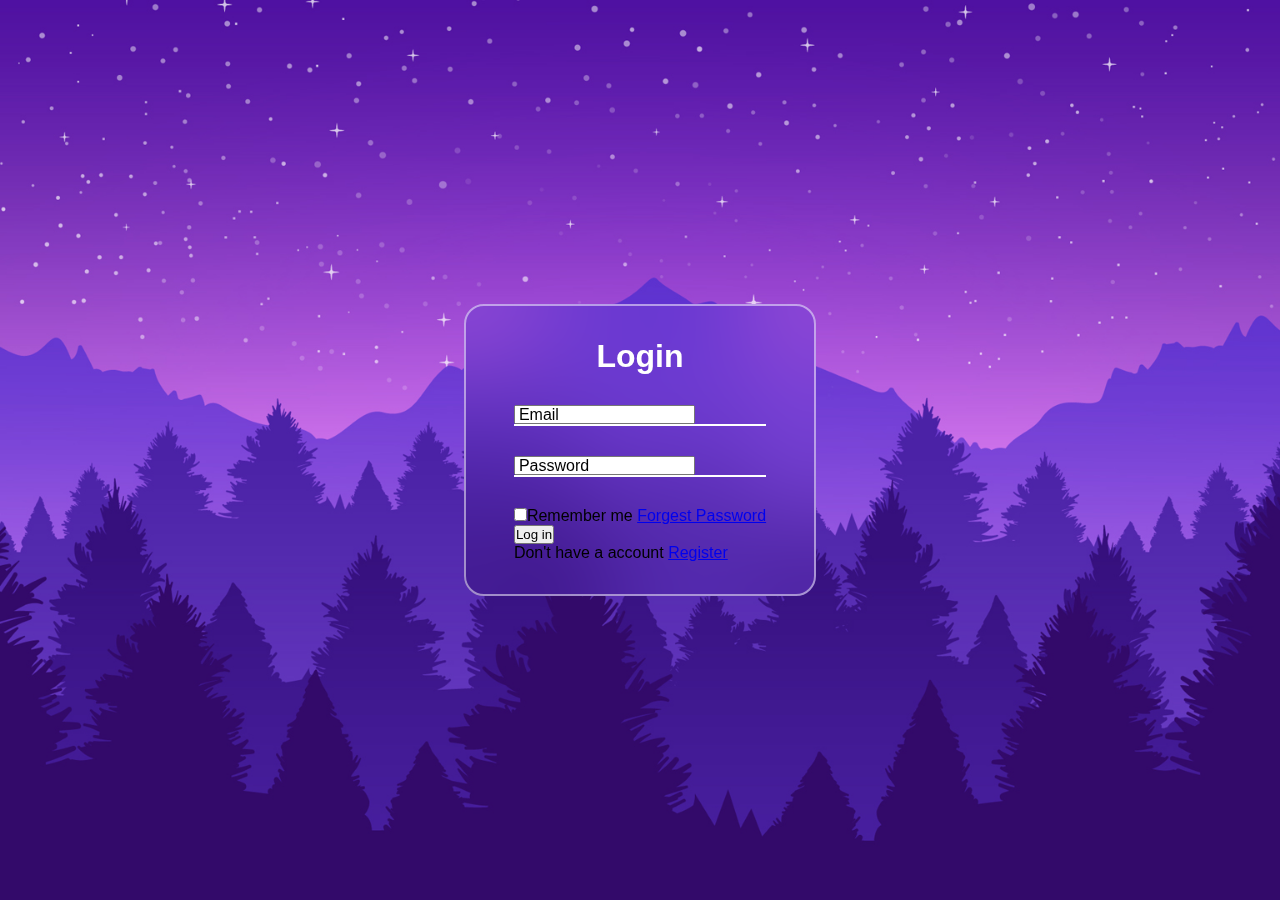
==== index.html @ 0c87f673 "first commit" ====
<!DOCTYPE html>
<html lang="en">
  <head>
    <meta charset="UTF-8" />
    <meta name="viewport" content="width=device-width, initial-scale=1.0" />
    <link rel="stylesheet" href="./src/CSS/style.css" />
    <link
      rel="stylesheet"
      href="https://cdnjs.cloudflare.com/ajax/libs/font-awesome/6.4.2/css/all.min.css"
    />
    <title>Login</title>

    <link rel="preconnect" href="https://fonts.googleapis.com" />
    <link rel="preconnect" href="https://fonts.gstatic.com" crossorigin />
    <link
      href="https://fonts.googleapis.com/css2?family=Poppins:wght@300&family=Red+Hat+Display:wght@500;700&display=swap"
      rel="stylesheet"
    />
  </head>
  <body>
    <section>
      <form>
        <h1>Login</h1>
        <div class="inputbox">
          <ion-icon name="mail-outline"></ion-icon>
          <input type="email" required />
          <label for="">Email</label>
        </div>
        <div class="inputbox">
          <ion-icon name="lock-closed-outline"></ion-icon>
          <input type="paassword" required />
          <label for="">Password</label>
        </div>
        <div class="forget">
          <label for=""><input type="checkbox" />Remember me</label>
          <a href="#">Forgest Password</a>
        </div>
        <button>Log in</button>
        <div class="register">
          <p>Don't have a account <a href="#">Register</a></p>
        </div>
      </form>
    </section>
  </body>
</html>
---- src/CSS/style.css ----
* {
    margin: 0;
    padding: 0;
    box-sizing: border-box;
    font-family: 'popins', sans-serif;
}

body {
    display: flex;
    align-items: center;
    justify-content: center;
    min-height: 100vh;
    background-image: url(../img/img.jpg);
    background-repeat: no-repeat;
    background-position: center;
    background-size: cover;
}

section {
    position: relative;
    max-width: 400px;
    background-color: transparent;
    border: 2px solid rgba(255, 255, 255, 0.5);
    border-radius: 20px;
    backdrop-filter: blur(55px);
    display: flex;
    justify-content: center;
    align-items: center;
    padding: 2rem 3rem;
}

h1 {
    font-size: 2rem;
    color: #ffffff;
    text-align: center;
}

.inputbox {
    position: relative;
    margin: 30px 0;
    max-width: 310px;
    border-bottom: 2px solid #ffffff;
}

.inputbox label {
    position: absolute;
    top: 50%;
    left: 5px;
    transform: translateY(-50%);
    font-size: 1rem;
    color: #000000;
    font-size: 1rem;
    pointer-events: none;
    transition: a11 0.5s ease-in-out;
}

input:focus ~ label,
input:valid ~ label {
    top: -5px;
}
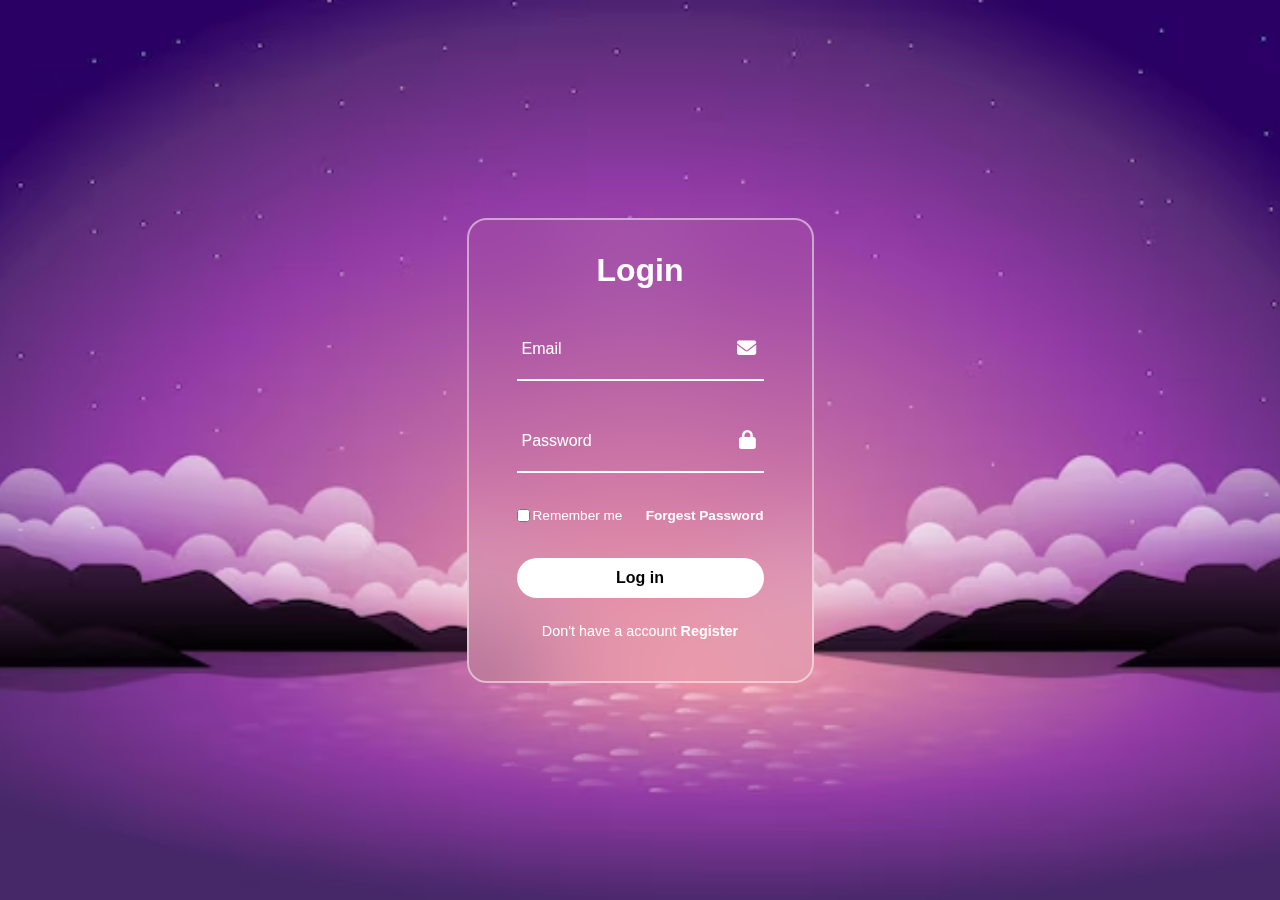
==== commit c6255e4c: "." ====
--- a/index.html
+++ b/index.html
@@ -25,11 +25,13 @@
           <ion-icon name="mail-outline"></ion-icon>
           <input type="email" required />
           <label for="">Email</label>
+          <ion-icon class="fa fa-envelope"></ion-icon>
         </div>
         <div class="inputbox">
           <ion-icon name="lock-closed-outline"></ion-icon>
-          <input type="paassword" required />
+          <input type="password" required />
           <label for="">Password</label>
+          <ion-icon class="fa fa-lock"></ion-icon>
         </div>
         <div class="forget">
           <label for=""><input type="checkbox" />Remember me</label>
--- a/src/CSS/style.css
+++ b/src/CSS/style.css
@@ -10,7 +10,7 @@
     align-items: center;
     justify-content: center;
     min-height: 100vh;
-    background-image: url(../img/img.jpg);
+    background-image: url(../img/Belavista.avif);
     background-repeat: no-repeat;
     background-position: center;
     background-size: cover;
@@ -48,10 +48,10 @@
     left: 5px;
     transform: translateY(-50%);
     font-size: 1rem;
-    color: #000000;
+    color: #ffffff;
     font-size: 1rem;
     pointer-events: none;
-    transition: a11 0.5s ease-in-out;
+    transition: .5s;
 }
 
 input:focus ~ label,
@@ -59,3 +59,83 @@
     top: -5px;
 }
 
+.inputbox input {
+    width: 100%;
+    height: 60px;
+    background: transparent;
+    border: none;
+    outline: none;
+    font-size: 1rem;
+    padding: 0 35px 0 5px;
+    color: #ffffff;
+}
+
+.inputbox ion-icon {
+    position: absolute;
+    right: 8px;
+    color: #ffffff;
+    display: flex;
+    font-size: 1.2rem;
+    top: 20px;
+}
+
+.forget {
+    margin: 35px 0;
+    font-size: 0.85rem;
+    color: #ffffff;
+    display: flex;
+    justify-content: space-between;
+}
+
+.forget label {
+    display: flex;
+    align-items: center;
+}
+
+.forget label input {
+    margin-right: 3px;
+}
+
+.forget a {
+    color: #ffffff;
+    text-decoration: none;
+    font-weight: 600;
+}
+
+.forget a:hover {
+    text-decoration: underline;
+}
+
+button {
+    width: 100%;
+    height: 40px;
+    border-radius: 40px;
+    background-color: rgb(255, 255, 255, 1);
+    border: none;
+    outline: none;
+    cursor: pointer;
+    font-size: 1rem;
+    font-weight: 600;
+    transition: all 0.4s ease;
+}
+
+button:hover {
+    background-color: rgb(255, 255, 255, 0.5);
+}
+
+.register {
+    font-size: 0.9rem;
+    color: #ffffff;
+    text-align: center;
+    margin: 25px 0 10px;
+}
+
+.register p a {
+    text-decoration: none;
+    color: #ffffff;
+    font-weight: 600;
+}
+
+.register p a:hover {
+    text-decoration: underline;
+}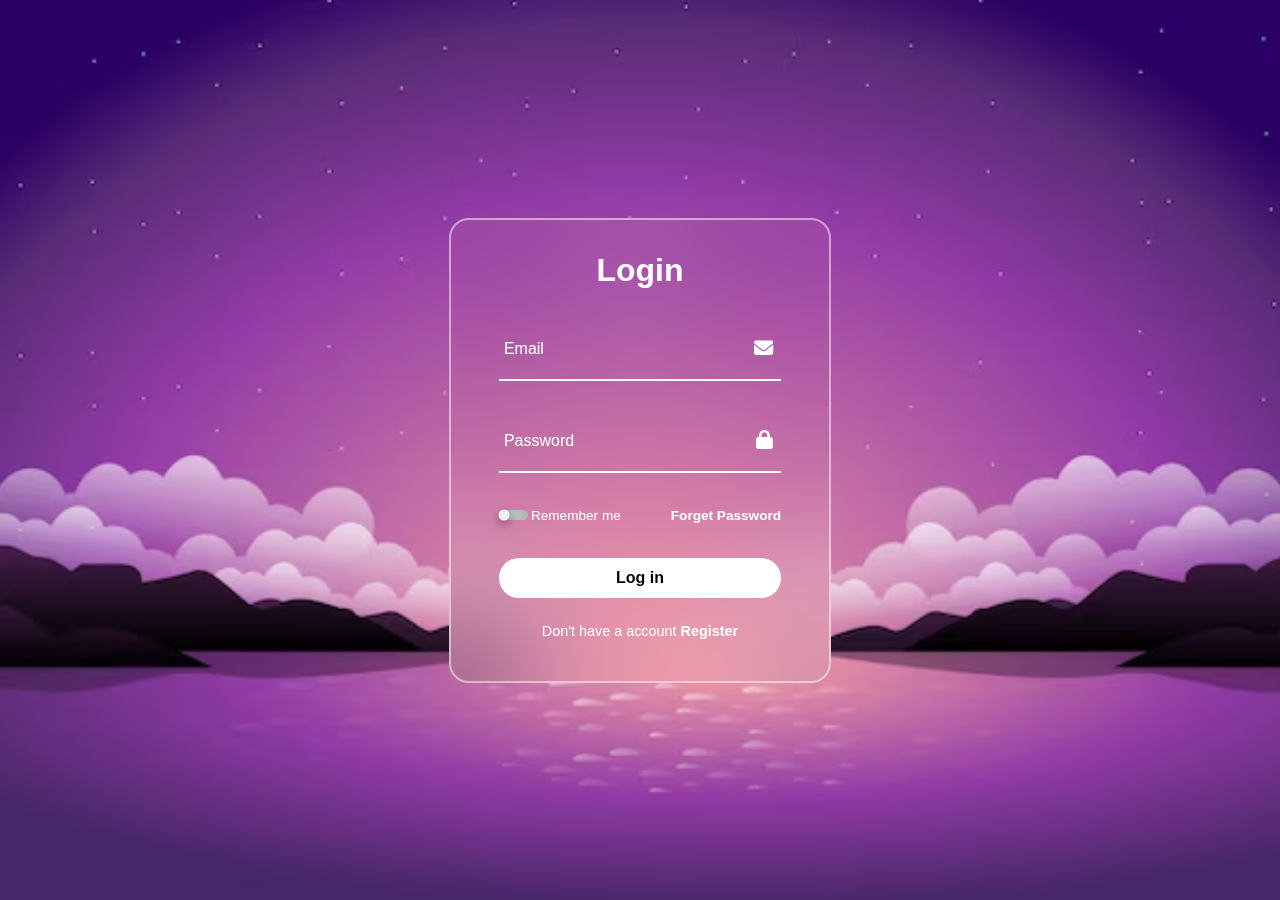
==== commit 18706771: "." ====
--- a/index.html
+++ b/index.html
@@ -35,7 +35,7 @@
         </div>
         <div class="forget">
           <label for=""><input type="checkbox" />Remember me</label>
-          <a href="#">Forgest Password</a>
+          <a href="#">Forget Password</a>
         </div>
         <button>Log in</button>
         <div class="register">
--- a/src/CSS/style.css
+++ b/src/CSS/style.css
@@ -1,14 +1,21 @@
 * {
     margin: 0;
     padding: 0;
-    box-sizing: border-box;
+    -webkit-box-sizing: border-box;
+            box-sizing: border-box;
     font-family: 'popins', sans-serif;
 }
 
 body {
-    display: flex;
-    align-items: center;
-    justify-content: center;
+    display: -webkit-box;
+    display: -ms-flexbox;
+    display: flex;
+    -webkit-box-align: center;
+        -ms-flex-align: center;
+            align-items: center;
+    -webkit-box-pack: center;
+        -ms-flex-pack: center;
+            justify-content: center;
     min-height: 100vh;
     background-image: url(../img/Belavista.avif);
     background-repeat: no-repeat;
@@ -22,10 +29,17 @@
     background-color: transparent;
     border: 2px solid rgba(255, 255, 255, 0.5);
     border-radius: 20px;
-    backdrop-filter: blur(55px);
-    display: flex;
-    justify-content: center;
-    align-items: center;
+    -webkit-backdrop-filter: blur(55px);
+            backdrop-filter: blur(55px);
+    display: -webkit-box;
+    display: -ms-flexbox;
+    display: flex;
+    -webkit-box-pack: center;
+        -ms-flex-pack: center;
+            justify-content: center;
+    -webkit-box-align: center;
+        -ms-flex-align: center;
+            align-items: center;
     padding: 2rem 3rem;
 }
 
@@ -46,11 +60,15 @@
     position: absolute;
     top: 50%;
     left: 5px;
-    transform: translateY(-50%);
+    -webkit-transform: translateY(-50%);
+        -ms-transform: translateY(-50%);
+            transform: translateY(-50%);
     font-size: 1rem;
     color: #ffffff;
     font-size: 1rem;
     pointer-events: none;
+    -webkit-transition: .5s;
+    -o-transition: .5s;
     transition: .5s;
 }
 
@@ -74,6 +92,8 @@
     position: absolute;
     right: 8px;
     color: #ffffff;
+    display: -webkit-box;
+    display: -ms-flexbox;
     display: flex;
     font-size: 1.2rem;
     top: 20px;
@@ -83,13 +103,22 @@
     margin: 35px 0;
     font-size: 0.85rem;
     color: #ffffff;
-    display: flex;
-    justify-content: space-between;
+    display: -webkit-box;
+    display: -ms-flexbox;
+    display: flex;
+    -webkit-box-pack: justify;
+        -ms-flex-pack: justify;
+            justify-content: space-between;
+    
 }
 
 .forget label {
-    display: flex;
-    align-items: center;
+    display: -webkit-box;
+    display: -ms-flexbox;
+    display: flex;
+    -webkit-box-align: center;
+        -ms-flex-align: center;
+            align-items: center;
 }
 
 .forget label input {
@@ -100,10 +129,54 @@
     color: #ffffff;
     text-decoration: none;
     font-weight: 600;
+    margin-left: 50px;
 }
 
 .forget a:hover {
     text-decoration: underline;
+} 
+
+input[type="checkbox"] {
+    width: 29px;
+    height: 10px;
+    -webkit-appearance: none;
+       -moz-appearance: none;
+            appearance: none;
+    background-color: #dae2da;
+    border-radius: 50px;
+    -webkit-box-shadow: inset 0px 0px 16px 1px rgb(0, 0, 0, 0.24);
+            box-shadow: inset 0px 0px 16px 1px rgb(0, 0, 0, 0.24);
+    cursor: pointer;
+    -webkit-transition: 0.5s;
+    -o-transition: 0.5s;
+    transition: 0.5s;
+    position: relative;
+}
+
+input:checked[type="checkbox"] {
+    background-color: #3d66ec;
+}
+input[type="checkbox"]:before {
+    content: '';
+    width: 10px;
+    height: 10px;
+    background-color: #EDF3F1;
+    border-radius: 5px;
+    position: absolute;
+    -webkit-box-shadow: 0px 4px 8px 1px rgb(0, 0, 0, 0.25);
+            box-shadow: 0px 4px 8px 1px rgb(0, 0, 0, 0.25);
+    -webkit-transform: scale(1.1);
+        -ms-transform: scale(1.1);
+            transform: scale(1.1);
+    top: 0;
+    left: 0;
+    -webkit-transition: .4s;
+    -o-transition: .4s;
+    transition: .4s;
+}
+
+input:checked[type="checkbox"]::before {
+    left: 20px;
 }
 
 button {
@@ -116,6 +189,8 @@
     cursor: pointer;
     font-size: 1rem;
     font-weight: 600;
+    -webkit-transition: all 0.4s ease;
+    -o-transition: all 0.4s ease;
     transition: all 0.4s ease;
 }
 
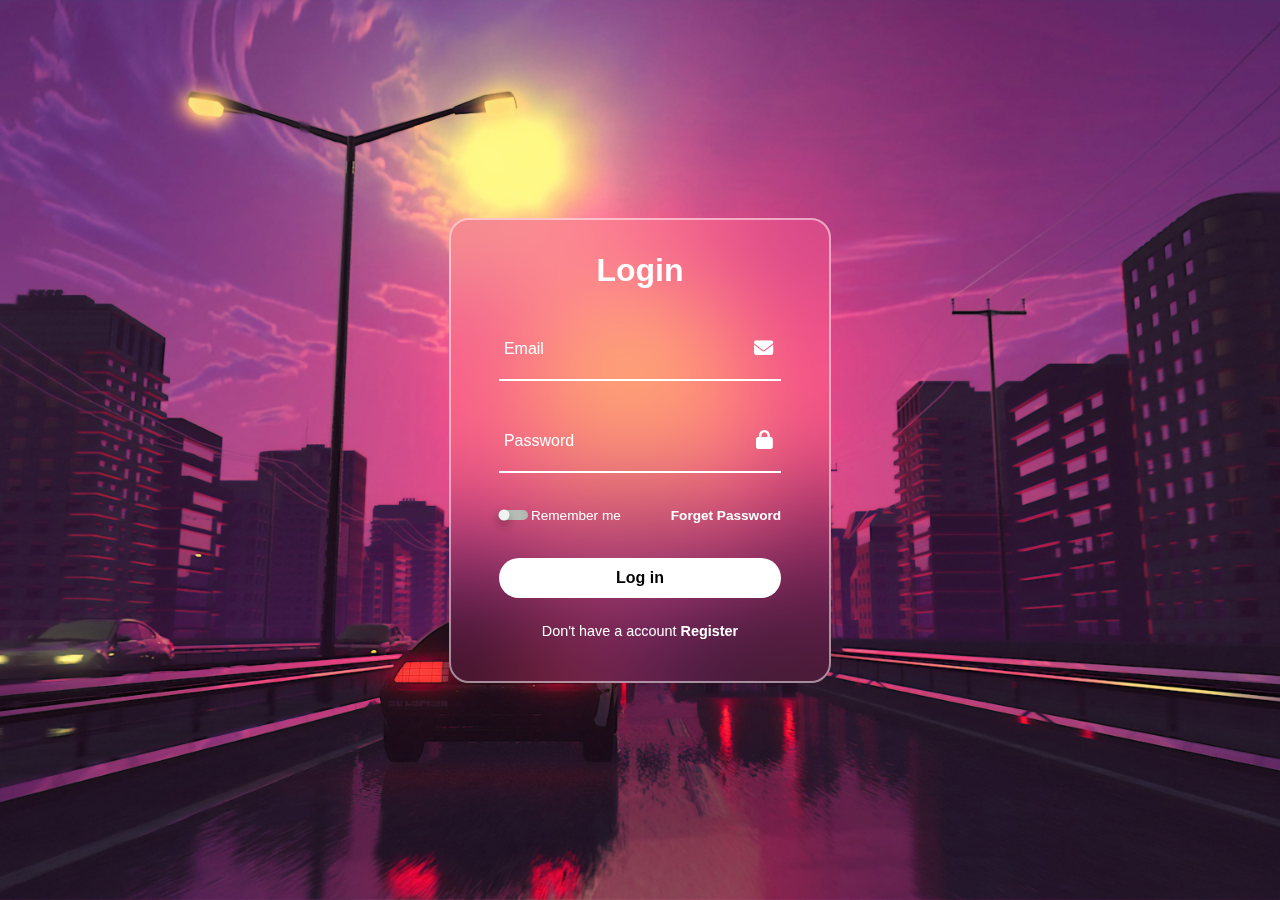
==== commit 33917d59: "enviar um html para outro" ====
--- a/index.html
+++ b/index.html
@@ -39,7 +39,7 @@
         </div>
         <button>Log in</button>
         <div class="register">
-          <p>Don't have a account <a href="#">Register</a></p>
+          <p>Don't have a account <a href="http://127.0.0.1:3000/register.html">Register</a></p>
         </div>
       </form>
     </section>
--- a/src/CSS/style.css
+++ b/src/CSS/style.css
@@ -17,7 +17,7 @@
         -ms-flex-pack: center;
             justify-content: center;
     min-height: 100vh;
-    background-image: url(../img/Belavista.avif);
+    background-image: url(../img/wallpaperbetter.com_1920x1080.jpg);
     background-repeat: no-repeat;
     background-position: center;
     background-size: cover;
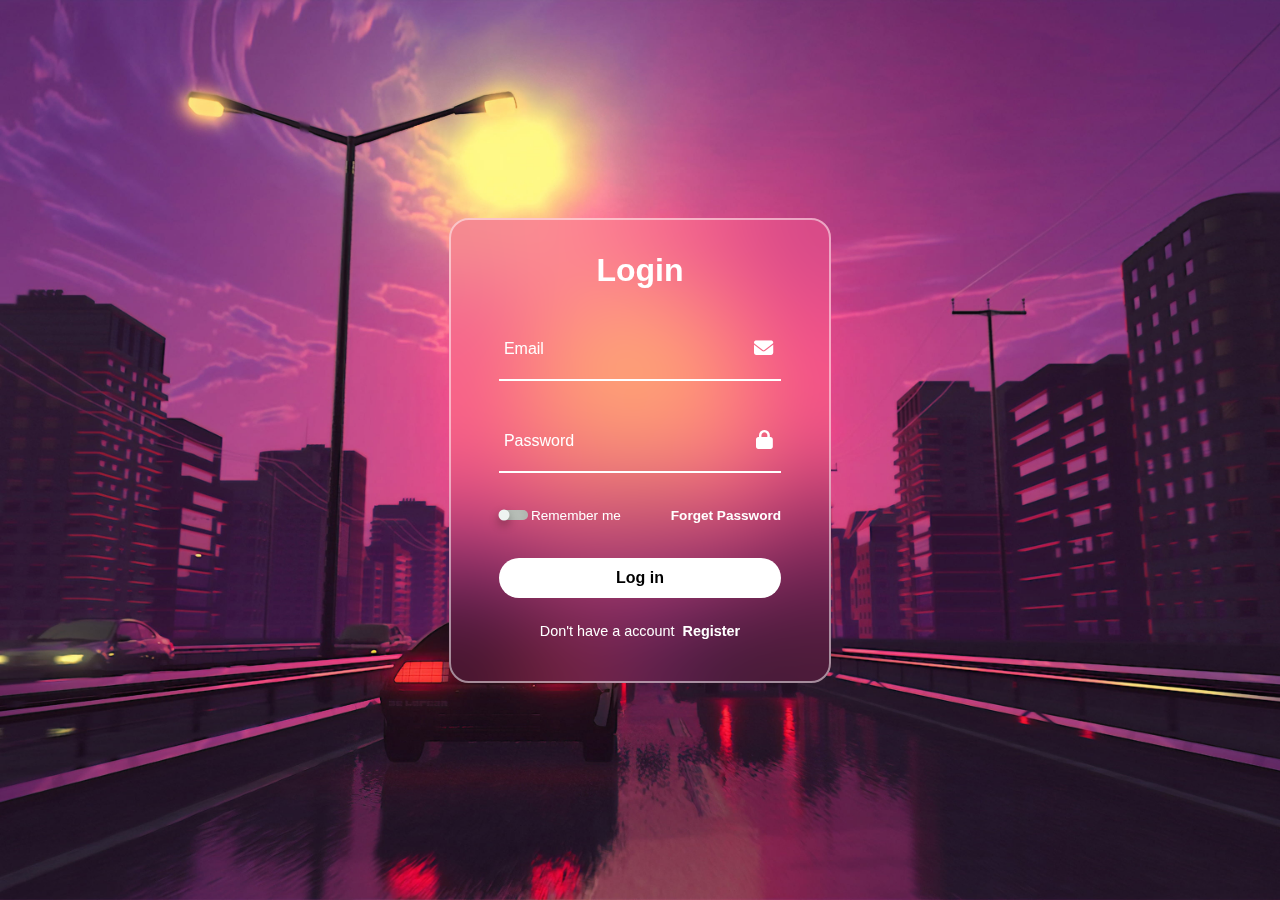
==== commit 818850a0: "." ====
--- a/index.html
+++ b/index.html
@@ -39,7 +39,10 @@
         </div>
         <button>Log in</button>
         <div class="register">
-          <p>Don't have a account <a href="http://127.0.0.1:3000/register.html">Register</a></p>
+          <p>
+            Don't have a account
+            <a href="http://127.0.0.1:3000/register.html">Register</a>
+          </p>
         </div>
       </form>
     </section>
--- a/src/CSS/style.css
+++ b/src/CSS/style.css
@@ -154,7 +154,7 @@
 }
 
 input:checked[type="checkbox"] {
-    background-color: #3d66ec;
+    background-color: #4586e7;
 }
 input[type="checkbox"]:before {
     content: '';
@@ -209,6 +209,7 @@
     text-decoration: none;
     color: #ffffff;
     font-weight: 600;
+    margin-left: 4px;
 }
 
 .register p a:hover {
